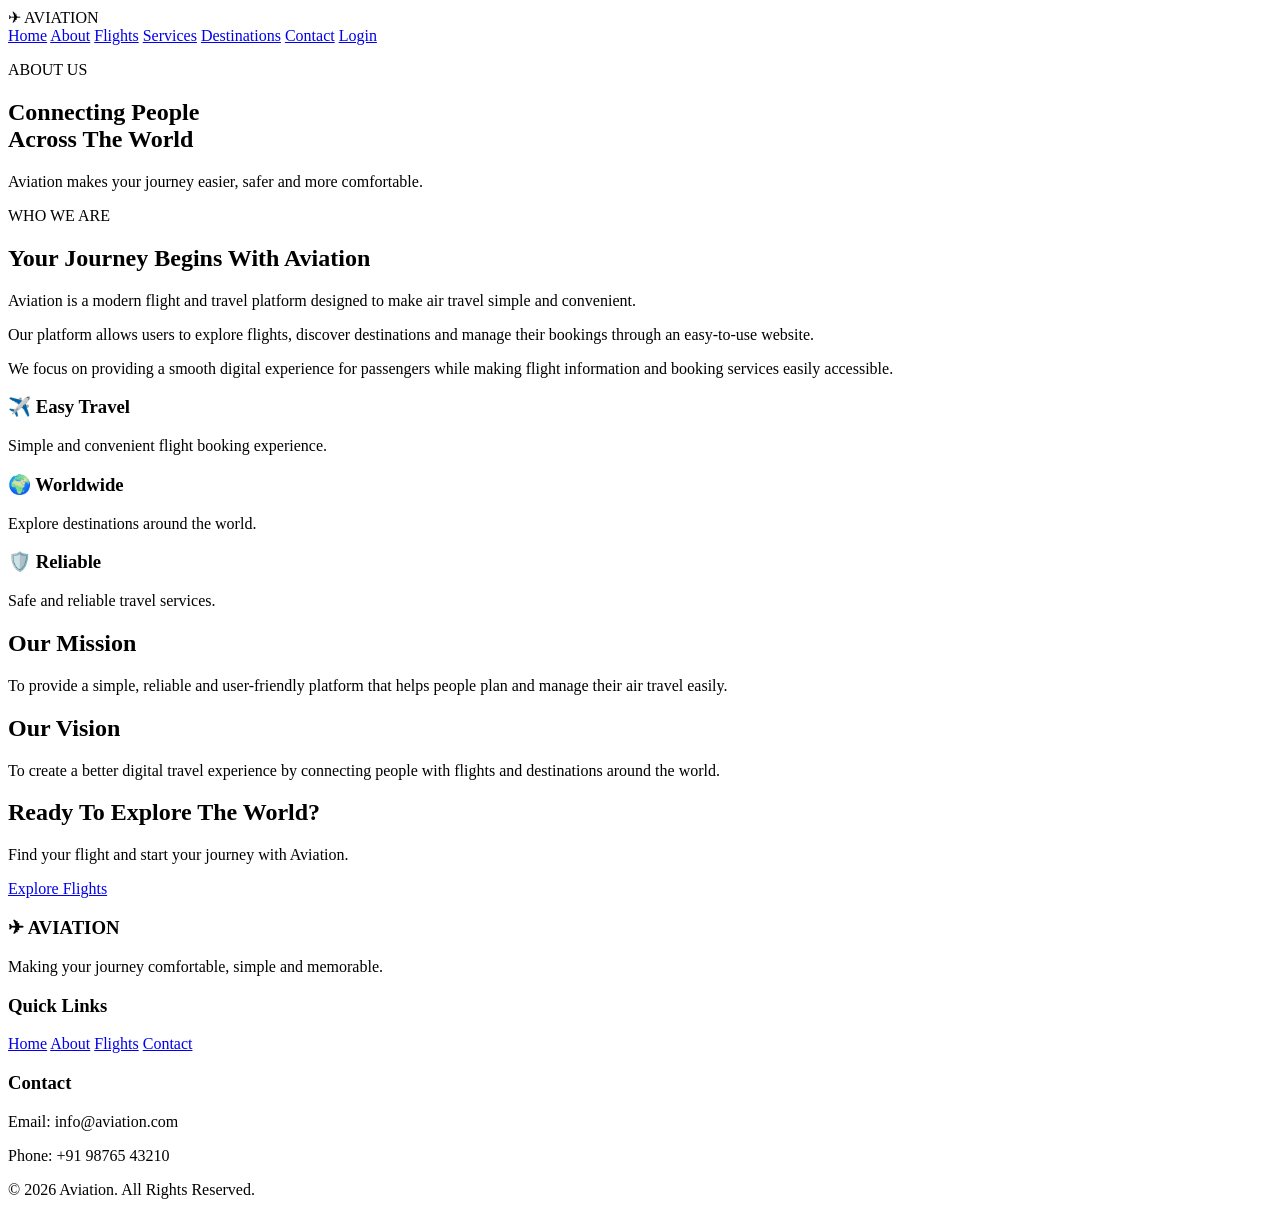
==== about.html @ 37b0e113 "Add files via upload" ====
<!DOCTYPE html>
<html lang="en">

<head>
    <meta charset="UTF-8">
    <meta name="viewport" content="width=device-width, initial-scale=1.0">

    <title>Aviation | About Us</title>

    <link rel="stylesheet" href="css/style.css">
</head>

<body>

    <!-- Navigation -->
    <header>

        <div class="logo">✈ AVIATION</div>

        <nav>
            <a href="index.html">Home</a>
            <a href="about.html">About</a>
            <a href="flights.html">Flights</a>
            <a href="services.html">Services</a>
            <a href="destinations.html">Destinations</a>
            <a href="contact.html">Contact</a>
            <a href="login.html" class="login-btn">Login</a>
        </nav>

    </header>


    <!-- About Hero -->
    <section class="about-hero">

        <div>
            <p>ABOUT US</p>

            <h1>Connecting People<br>Across The World</h1>

            <p>
                Aviation makes your journey easier, safer and more comfortable.
            </p>
        </div>

    </section>


    <!-- About Content -->
    <section class="about-section">

        <div class="about-text">

            <p class="section-label">WHO WE ARE</p>

            <h2>Your Journey Begins With Aviation</h2>

            <p>
                Aviation is a modern flight and travel platform designed
                to make air travel simple and convenient.
            </p>

            <p>
                Our platform allows users to explore flights, discover
                destinations and manage their bookings through an
                easy-to-use website.
            </p>

            <p>
                We focus on providing a smooth digital experience for
                passengers while making flight information and booking
                services easily accessible.
            </p>

        </div>


        <div class="about-box">

            <div>
                <h3>✈️ Easy Travel</h3>
                <p>
                    Simple and convenient flight booking experience.
                </p>
            </div>

            <div>
                <h3>🌍 Worldwide</h3>
                <p>
                    Explore destinations around the world.
                </p>
            </div>

            <div>
                <h3>🛡️ Reliable</h3>
                <p>
                    Safe and reliable travel services.
                </p>
            </div>

        </div>

    </section>


    <!-- Mission & Vision -->
    <section class="mission-section">

        <div class="mission-card">

            <h2>Our Mission</h2>

            <p>
                To provide a simple, reliable and user-friendly platform
                that helps people plan and manage their air travel easily.
            </p>

        </div>


        <div class="mission-card">

            <h2>Our Vision</h2>

            <p>
                To create a better digital travel experience by connecting
                people with flights and destinations around the world.
            </p>

        </div>

    </section>


    <!-- Call To Action -->
    <section class="cta">

        <h2>Ready To Explore The World?</h2>

        <p>
            Find your flight and start your journey with Aviation.
        </p>

        <a href="flights.html" class="primary-btn">
            Explore Flights
        </a>

    </section>


    <!-- Footer -->
    <footer>

        <div class="footer-content">

            <div>
                <h3>✈ AVIATION</h3>

                <p>
                    Making your journey comfortable,
                    simple and memorable.
                </p>
            </div>


            <div>
                <h3>Quick Links</h3>

                <a href="index.html">Home</a>
                <a href="about.html">About</a>
                <a href="flights.html">Flights</a>
                <a href="contact.html">Contact</a>
            </div>


            <div>
                <h3>Contact</h3>

                <p>Email: info@aviation.com</p>

                <p>Phone: +91 98765 43210</p>

            </div>

        </div>


        <div class="copyright">

            <p>
                © 2026 Aviation. All Rights Reserved.
            </p>

        </div>

    </footer>

</body>

</html>
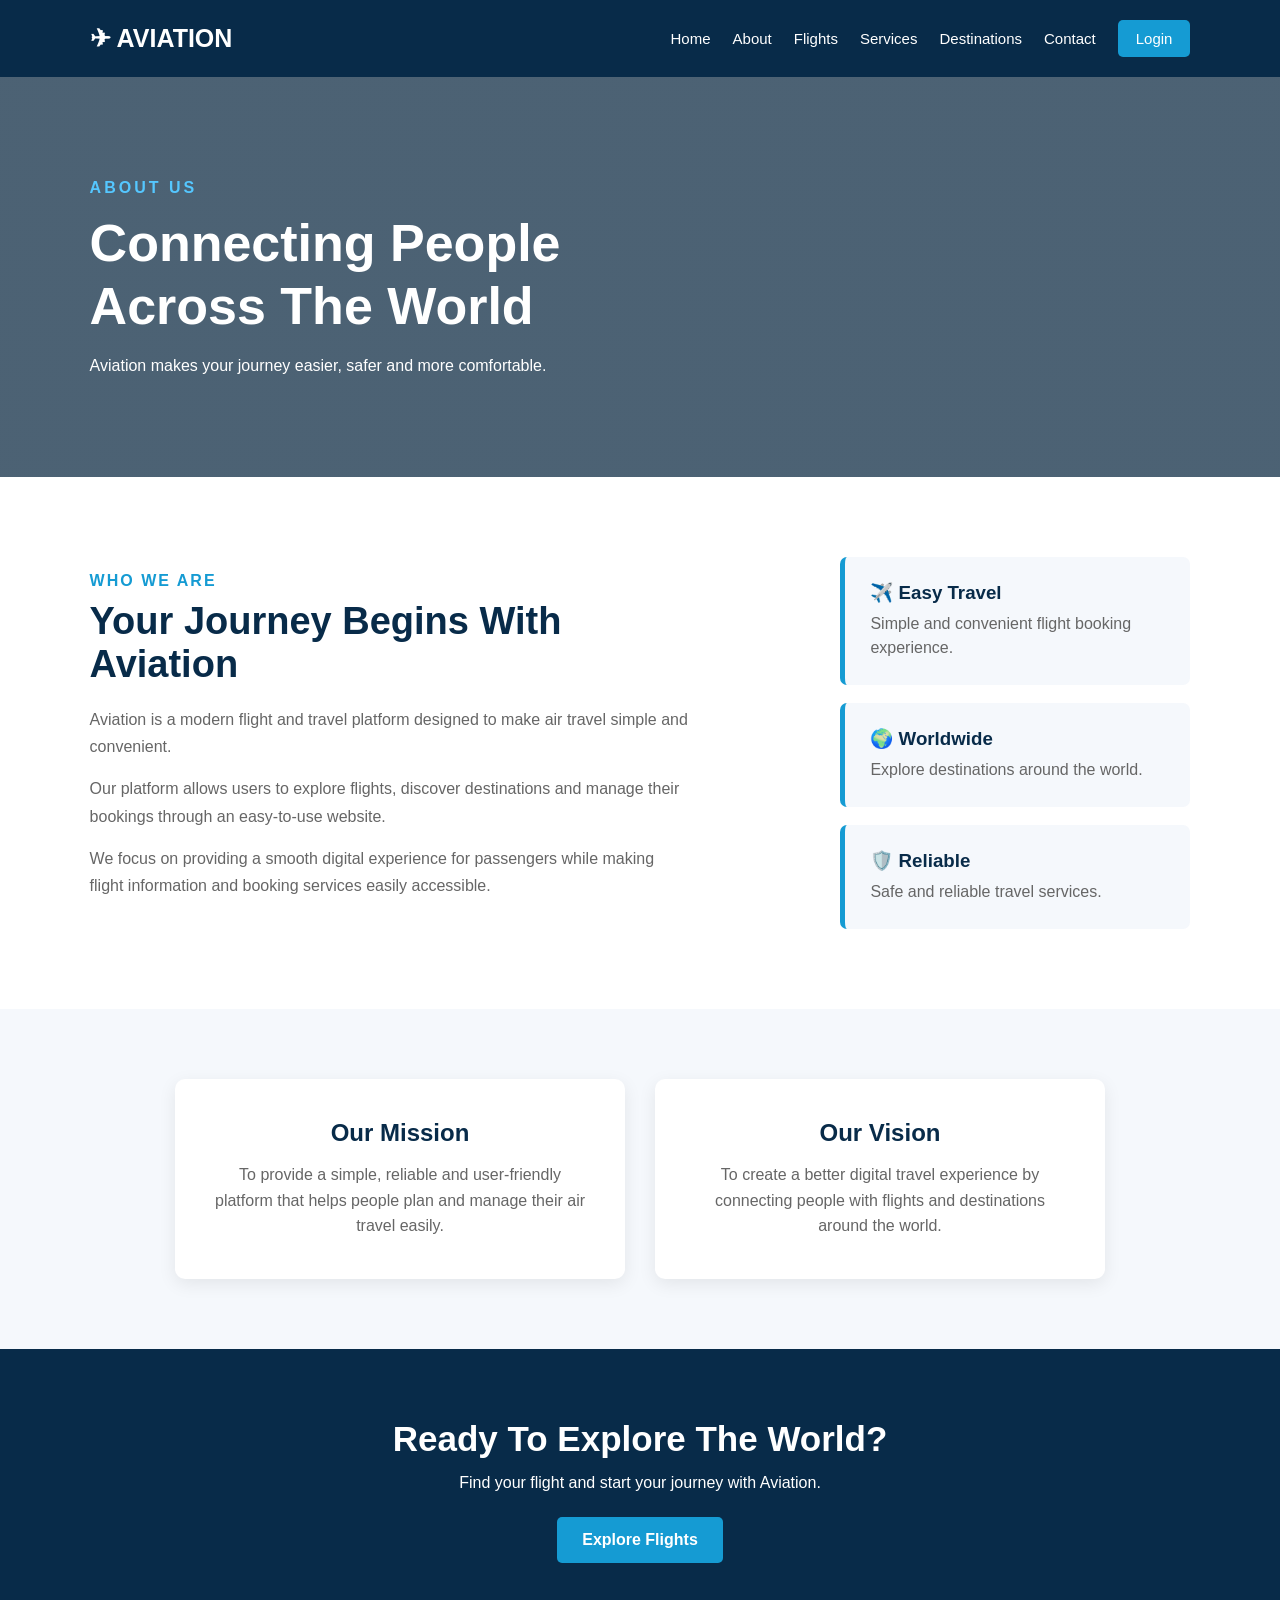
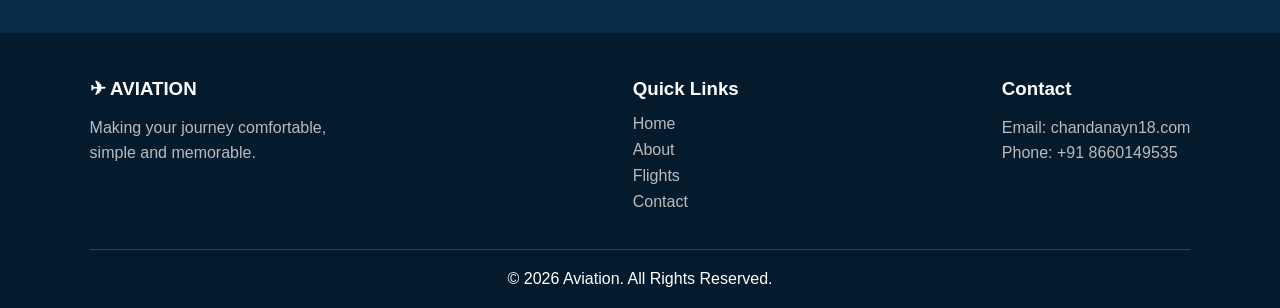
==== commit e20597eb: "Fix HTML encoding issues in about.html" ====
--- a/about.html
+++ b/about.html
@@ -176,9 +176,9 @@
             <div>
                 <h3>Contact</h3>
 
-                <p>Email: info@aviation.com</p>
-
-                <p>Phone: +91 98765 43210</p>
+                <p>Email: chandanayn18.com</p>
+
+                <p>Phone: +91 8660149535</p>
 
             </div>
 
@@ -197,4 +197,4 @@
 
 </body>
 
-</html>+</html>
--- a/css/style.css
+++ b/css/style.css
@@ -0,0 +1,1855 @@
+* {
+    margin: 0;
+    padding: 0;
+    box-sizing: border-box;
+    font-family: Arial, sans-serif;
+}
+
+body {
+    background: #f5f8fc;
+    color: #222;
+}
+
+
+/* Navigation */
+
+header {
+    background: #082b49;
+    padding: 20px 7%;
+    display: flex;
+    justify-content: space-between;
+    align-items: center;
+}
+
+.logo {
+    color: white;
+    font-size: 25px;
+    font-weight: bold;
+}
+
+nav {
+    display: flex;
+    align-items: center;
+    gap: 22px;
+}
+
+nav a {
+    color: white;
+    text-decoration: none;
+    font-size: 15px;
+}
+
+nav a:hover {
+    color: #55c7ff;
+}
+
+.login-btn {
+    background: #159bd3;
+    padding: 10px 18px;
+    border-radius: 5px;
+}
+
+
+/* Hero */
+
+.hero {
+    min-height: 580px;
+
+    background:
+        linear-gradient(rgba(4, 34, 58, 0.65),
+        rgba(4, 34, 58, 0.65)),
+        url("https://images.unsplash.com/photo-1436491865332-7a61a109cc05?auto=format&fit=crop&w=1600&q=80");
+
+    background-size: cover;
+    background-position: center;
+
+    display: flex;
+    align-items: center;
+
+    padding: 60px 7%;
+}
+
+.hero-content {
+    color: white;
+    max-width: 650px;
+}
+
+.small-title {
+    color: #55c7ff;
+    font-weight: bold;
+    letter-spacing: 3px;
+    margin-bottom: 15px;
+}
+
+.hero h1 {
+    font-size: 60px;
+    line-height: 1.1;
+    margin-bottom: 20px;
+}
+
+.hero-text {
+    font-size: 18px;
+    line-height: 1.6;
+    margin-bottom: 30px;
+}
+
+.hero-buttons {
+    display: flex;
+    gap: 15px;
+}
+
+.primary-btn,
+.secondary-btn {
+    display: inline-block;
+    padding: 14px 25px;
+    text-decoration: none;
+    border-radius: 5px;
+    font-weight: bold;
+}
+
+.primary-btn {
+    background: #159bd3;
+    color: white;
+}
+
+.secondary-btn {
+    border: 1px solid white;
+    color: white;
+}
+
+
+/* Flight Search */
+
+.search-section {
+    background: white;
+    margin: -50px auto 60px;
+    position: relative;
+
+    width: 85%;
+    padding: 30px;
+
+    border-radius: 10px;
+    box-shadow: 0 5px 25px rgba(0,0,0,0.12);
+}
+
+.search-section h2 {
+    color: #082b49;
+    margin-bottom: 20px;
+}
+
+.flight-search {
+    display: flex;
+    gap: 15px;
+    align-items: end;
+}
+
+.input-box {
+    flex: 1;
+}
+
+.input-box label {
+    display: block;
+    margin-bottom: 7px;
+    font-weight: bold;
+}
+
+.input-box input {
+    width: 100%;
+    padding: 13px;
+    border: 1px solid #ddd;
+    border-radius: 5px;
+}
+
+.flight-search button {
+    padding: 13px 22px;
+    background: #159bd3;
+    color: white;
+    border: none;
+    border-radius: 5px;
+    cursor: pointer;
+}
+
+
+/* Sections */
+
+.features,
+.destinations {
+    padding: 60px 7%;
+}
+
+.section-title {
+    text-align: center;
+    margin-bottom: 40px;
+}
+
+.section-title p {
+    color: #159bd3;
+    font-weight: bold;
+    letter-spacing: 2px;
+}
+
+.section-title h2 {
+    color: #082b49;
+    font-size: 35px;
+    margin-top: 8px;
+}
+
+
+/* Feature Cards */
+
+.feature-container {
+    display: flex;
+    justify-content: center;
+    gap: 25px;
+    flex-wrap: wrap;
+}
+
+.feature-card {
+    background: white;
+    width: 250px;
+    padding: 30px 20px;
+    text-align: center;
+    border-radius: 10px;
+
+    box-shadow: 0 5px 18px rgba(0,0,0,0.08);
+}
+
+.icon {
+    font-size: 40px;
+    margin-bottom: 15px;
+}
+
+.feature-card h3 {
+    color: #082b49;
+    margin-bottom: 12px;
+}
+
+.feature-card p {
+    color: #666;
+    line-height: 1.5;
+}
+
+
+/* Destinations */
+
+.destination-container {
+    display: flex;
+    justify-content: center;
+    gap: 25px;
+    flex-wrap: wrap;
+}
+
+.destination-card {
+    width: 300px;
+    height: 220px;
+    overflow: hidden;
+    border-radius: 10px;
+}
+
+.destination-image {
+    width: 100%;
+    height: 100%;
+
+    display: flex;
+    align-items: end;
+
+    padding: 20px;
+
+    background-size: cover;
+    background-position: center;
+}
+
+.destination-image h3 {
+    color: white;
+    font-size: 25px;
+}
+
+.india {
+    background-image:
+        linear-gradient(transparent, rgba(0,0,0,.7)),
+        url("https://images.unsplash.com/photo-1524492412937-b28074a5d7da?auto=format&fit=crop&w=800&q=80");
+}
+
+.dubai {
+    background-image:
+        linear-gradient(transparent, rgba(0,0,0,.7)),
+        url("https://images.unsplash.com/photo-1512453979798-5ea266f8880c?auto=format&fit=crop&w=800&q=80");
+}
+
+.paris {
+    background-image:
+        linear-gradient(transparent, rgba(0,0,0,.7)),
+        url("https://images.unsplash.com/photo-1502602898657-3e91760cbb34?auto=format&fit=crop&w=800&q=80");
+}
+
+
+/* CTA */
+
+.cta {
+    text-align: center;
+    background: #082b49;
+    color: white;
+    padding: 70px 20px;
+}
+
+.cta h2 {
+    font-size: 35px;
+    margin-bottom: 15px;
+}
+
+.cta p {
+    margin-bottom: 25px;
+}
+
+
+/* Footer */
+
+footer {
+    background: #041b2e;
+    color: white;
+    padding: 45px 7% 20px;
+}
+
+.footer-content {
+    display: flex;
+    justify-content: space-between;
+    gap: 40px;
+    flex-wrap: wrap;
+}
+
+.footer-content div {
+    max-width: 280px;
+}
+
+.footer-content h3 {
+    margin-bottom: 15px;
+}
+
+.footer-content p {
+    color: #bbb;
+    line-height: 1.6;
+}
+
+.footer-content a {
+    display: block;
+    color: #bbb;
+    text-decoration: none;
+    margin-bottom: 8px;
+}
+
+.copyright {
+    text-align: center;
+    border-top: 1px solid #29445a;
+    margin-top: 30px;
+    padding-top: 20px;
+}
+
+
+/* Mobile */
+
+@media (max-width: 900px) {
+
+    nav {
+        display: none;
+    }
+
+    .hero h1 {
+        font-size: 45px;
+    }
+
+    .flight-search {
+        flex-direction: column;
+        align-items: stretch;
+    }
+
+    .search-section {
+        width: 90%;
+    }
+}
+/* =========================
+   ABOUT PAGE
+========================= */
+
+.about-hero {
+    min-height: 400px;
+
+    background:
+        linear-gradient(
+            rgba(4, 34, 58, 0.70),
+            rgba(4, 34, 58, 0.70)
+        ),
+        url("https://images.unsplash.com/photo-1529070538774-1843cb3265df?auto=format&fit=crop&w=1600&q=80");
+
+    background-size: cover;
+    background-position: center;
+
+    display: flex;
+    align-items: center;
+
+    padding: 60px 7%;
+
+    color: white;
+}
+
+.about-hero p:first-child {
+    color: #55c7ff;
+    font-weight: bold;
+    letter-spacing: 3px;
+    margin-bottom: 15px;
+}
+
+.about-hero h1 {
+    font-size: 52px;
+    line-height: 1.2;
+    margin-bottom: 20px;
+}
+
+
+/* About Content */
+
+.about-section {
+    padding: 80px 7%;
+
+    display: flex;
+    align-items: center;
+    justify-content: space-between;
+
+    gap: 60px;
+
+    background: white;
+}
+
+.about-text {
+    max-width: 600px;
+}
+
+.section-label {
+    color: #159bd3;
+    font-weight: bold;
+    letter-spacing: 2px;
+    margin-bottom: 10px;
+}
+
+.about-text h2 {
+    color: #082b49;
+    font-size: 38px;
+    margin-bottom: 20px;
+}
+
+.about-text p:not(.section-label) {
+    color: #666;
+    line-height: 1.7;
+    margin-bottom: 15px;
+}
+
+
+/* About Cards */
+
+.about-box {
+    width: 350px;
+
+    display: flex;
+    flex-direction: column;
+    gap: 18px;
+}
+
+.about-box div {
+    background: #f5f8fc;
+
+    padding: 25px;
+
+    border-left: 5px solid #159bd3;
+
+    border-radius: 7px;
+}
+
+.about-box h3 {
+    color: #082b49;
+    margin-bottom: 8px;
+}
+
+.about-box p {
+    color: #666;
+    line-height: 1.5;
+}
+
+
+/* Mission */
+
+.mission-section {
+    padding: 70px 7%;
+
+    display: flex;
+    justify-content: center;
+
+    gap: 30px;
+
+    background: #f5f8fc;
+}
+
+.mission-card {
+    background: white;
+
+    max-width: 450px;
+
+    padding: 40px;
+
+    text-align: center;
+
+    border-radius: 10px;
+
+    box-shadow: 0 5px 18px rgba(0,0,0,0.08);
+}
+
+.mission-card h2 {
+    color: #082b49;
+    margin-bottom: 15px;
+}
+
+.mission-card p {
+    color: #666;
+    line-height: 1.6;
+}
+
+
+/* About Mobile */
+
+@media (max-width: 800px) {
+
+    .about-section {
+        flex-direction: column;
+    }
+
+    .about-box {
+        width: 100%;
+    }
+
+    .about-hero h1 {
+        font-size: 40px;
+    }
+
+    .mission-section {
+        flex-direction: column;
+        align-items: center;
+    }
+
+    .mission-card {
+        width: 100%;
+    }
+}
+/* =========================
+   FLIGHTS PAGE
+========================= */
+
+.flights-hero {
+    min-height: 400px;
+
+    background:
+        linear-gradient(
+            rgba(4, 34, 58, 0.70),
+            rgba(4, 34, 58, 0.70)
+        ),
+        url("https://images.unsplash.com/photo-1436491865332-7a61a109cc05?auto=format&fit=crop&w=1600&q=80");
+
+    background-size: cover;
+    background-position: center;
+
+    display: flex;
+    align-items: center;
+
+    padding: 60px 7%;
+
+    color: white;
+}
+
+.flights-hero p:first-child {
+    color: #55c7ff;
+    font-weight: bold;
+    letter-spacing: 3px;
+    margin-bottom: 15px;
+}
+
+.flights-hero h1 {
+    font-size: 50px;
+    margin-bottom: 15px;
+}
+
+
+/* Search */
+
+.flight-search-page {
+    width: 88%;
+
+    margin: -45px auto 60px;
+
+    position: relative;
+
+    background: white;
+
+    padding: 30px;
+
+    border-radius: 10px;
+
+    box-shadow: 0 5px 25px rgba(0,0,0,0.12);
+}
+
+.flight-search-page h2 {
+    color: #082b49;
+    margin-bottom: 25px;
+}
+
+.flight-search-page form {
+    display: flex;
+    gap: 15px;
+    align-items: end;
+}
+
+.search-field {
+    flex: 1;
+}
+
+.search-field label {
+    display: block;
+    font-weight: bold;
+    margin-bottom: 8px;
+}
+
+.search-field input,
+.search-field select {
+    width: 100%;
+
+    padding: 13px;
+
+    border: 1px solid #ddd;
+
+    border-radius: 5px;
+}
+
+.flight-search-page button {
+    padding: 13px 25px;
+
+    border: none;
+
+    border-radius: 5px;
+
+    background: #159bd3;
+
+    color: white;
+
+    font-weight: bold;
+
+    cursor: pointer;
+}
+
+
+/* Available Flights */
+
+.available-flights {
+    padding: 50px 7% 80px;
+}
+
+.flight-container {
+    max-width: 900px;
+
+    margin: auto;
+
+    display: flex;
+
+    flex-direction: column;
+
+    gap: 20px;
+}
+
+.flight-card {
+    background: white;
+
+    padding: 25px;
+
+    border-radius: 10px;
+
+    box-shadow: 0 5px 18px rgba(0,0,0,0.08);
+}
+
+.airline {
+    display: flex;
+
+    justify-content: space-between;
+
+    border-bottom: 1px solid #eee;
+
+    padding-bottom: 15px;
+
+    margin-bottom: 20px;
+}
+
+.airline h3 {
+    color: #082b49;
+}
+
+.airline span {
+    color: #777;
+}
+
+
+.route {
+    display: flex;
+
+    justify-content: space-between;
+
+    align-items: center;
+
+    text-align: center;
+}
+
+.route strong {
+    font-size: 28px;
+
+    color: #082b49;
+}
+
+.route p {
+    color: #777;
+
+    margin-top: 5px;
+}
+
+.flight-line {
+    color: #159bd3;
+
+    font-size: 18px;
+}
+
+
+.flight-info {
+    display: flex;
+
+    justify-content: space-between;
+
+    margin-top: 25px;
+
+    padding-top: 20px;
+
+    border-top: 1px solid #eee;
+
+    color: #666;
+}
+
+.flight-info strong {
+    color: #159bd3;
+
+    font-size: 20px;
+}
+
+
+.book-btn {
+    display: block;
+
+    text-align: center;
+
+    background: #159bd3;
+
+    color: white;
+
+    text-decoration: none;
+
+    padding: 12px;
+
+    border-radius: 5px;
+
+    margin-top: 20px;
+
+    font-weight: bold;
+}
+
+.book-btn:hover {
+    background: #0878a9;
+}
+
+
+/* Mobile */
+
+@media (max-width: 800px) {
+
+    .flight-search-page form {
+        flex-direction: column;
+
+        align-items: stretch;
+    }
+
+    .flights-hero h1 {
+        font-size: 40px;
+    }
+
+    .route {
+        gap: 10px;
+    }
+
+    .flight-line {
+        font-size: 12px;
+    }
+
+    .flight-info {
+        flex-direction: column;
+
+        gap: 10px;
+    }
+}
+/* =========================
+   SERVICES PAGE
+========================= */
+
+.services-hero {
+    min-height: 400px;
+
+    background:
+        linear-gradient(
+            rgba(4, 34, 58, 0.70),
+            rgba(4, 34, 58, 0.70)
+        ),
+        url("https://images.unsplash.com/photo-1542296332-2e4473faf563?auto=format&fit=crop&w=1600&q=80");
+
+    background-size: cover;
+    background-position: center;
+
+    display: flex;
+    align-items: center;
+
+    padding: 60px 7%;
+
+    color: white;
+}
+
+.services-hero p:first-child {
+    color: #55c7ff;
+    font-weight: bold;
+    letter-spacing: 3px;
+    margin-bottom: 15px;
+}
+
+.services-hero h1 {
+    font-size: 52px;
+    margin-bottom: 15px;
+}
+
+
+/* Services Section */
+
+.services-section {
+    padding: 80px 7%;
+    background: white;
+}
+
+.services-container {
+    display: grid;
+
+    grid-template-columns:
+        repeat(3, 1fr);
+
+    gap: 25px;
+
+    max-width: 1100px;
+
+    margin: auto;
+}
+
+
+/* Service Card */
+
+.service-card {
+    background: #f5f8fc;
+
+    padding: 35px 25px;
+
+    border-radius: 10px;
+
+    text-align: center;
+
+    transition: transform 0.3s,
+                box-shadow 0.3s;
+}
+
+.service-card:hover {
+    transform: translateY(-6px);
+
+    box-shadow:
+        0 10px 25px rgba(0,0,0,0.10);
+}
+
+.service-icon {
+    font-size: 45px;
+
+    margin-bottom: 18px;
+}
+
+.service-card h3 {
+    color: #082b49;
+
+    font-size: 21px;
+
+    margin-bottom: 12px;
+}
+
+.service-card p {
+    color: #666;
+
+    line-height: 1.6;
+
+    margin-bottom: 18px;
+}
+
+.service-card a {
+    color: #159bd3;
+
+    text-decoration: none;
+
+    font-weight: bold;
+}
+
+
+/* Benefits */
+
+.service-benefits {
+    padding: 70px 7%;
+
+    background: #f5f8fc;
+}
+
+.benefits-container {
+    max-width: 900px;
+
+    margin: auto;
+
+    display: grid;
+
+    grid-template-columns:
+        repeat(2, 1fr);
+
+    gap: 25px;
+}
+
+.benefit {
+    background: white;
+
+    padding: 25px;
+
+    display: flex;
+
+    gap: 18px;
+
+    align-items: flex-start;
+
+    border-radius: 8px;
+}
+
+.benefit > span {
+    width: 32px;
+    height: 32px;
+
+    display: flex;
+
+    align-items: center;
+    justify-content: center;
+
+    border-radius: 50%;
+
+    background: #159bd3;
+
+    color: white;
+
+    font-weight: bold;
+}
+
+.benefit h3 {
+    color: #082b49;
+
+    margin-bottom: 6px;
+}
+
+.benefit p {
+    color: #666;
+}
+
+
+/* Services Mobile */
+
+@media (max-width: 800px) {
+
+    .services-container {
+        grid-template-columns: 1fr;
+    }
+
+    .benefits-container {
+        grid-template-columns: 1fr;
+    }
+
+    .services-hero h1 {
+        font-size: 40px;
+    }
+}
+/* ================= DESTINATIONS PAGE ================= */
+
+.destinations-hero {
+    height: 400px;
+    background: linear-gradient(rgba(0,0,0,0.5), rgba(0,0,0,0.5)),
+    url("https://images.unsplash.com/photo-1436491865332-7a61a109cc05?auto=format&fit=crop&w=1600&q=80");
+    background-size: cover;
+    background-position: center;
+    display: flex;
+    align-items: center;
+    justify-content: center;
+    text-align: center;
+    color: white;
+}
+
+.destinations-hero h1 {
+    font-size: 45px;
+    margin-bottom: 15px;
+}
+
+.destinations-hero p {
+    font-size: 19px;
+}
+
+
+/* Destinations */
+
+.destinations-section {
+    padding: 70px 8%;
+    background: #f5f9fc;
+}
+
+.destinations-container {
+    display: grid;
+    grid-template-columns: repeat(3, 1fr);
+    gap: 30px;
+    margin-top: 40px;
+}
+
+.destination-card {
+    background: white;
+    border-radius: 12px;
+    overflow: hidden;
+    box-shadow: 0 5px 20px rgba(0,0,0,0.1);
+    transition: 0.3s;
+}
+
+.destination-card:hover {
+    transform: translateY(-8px);
+}
+
+.destination-card img {
+    width: 100%;
+    height: 220px;
+    object-fit: cover;
+}
+
+.destination-content {
+    padding: 22px;
+}
+
+.destination-content h3 {
+    color: #082b49;
+    font-size: 24px;
+    margin-bottom: 10px;
+}
+
+.destination-content p {
+    color: #555;
+    line-height: 1.6;
+    margin-bottom: 18px;
+}
+
+.destination-content a {
+    display: inline-block;
+    padding: 10px 18px;
+    background: #159bd3;
+    color: white;
+    text-decoration: none;
+    border-radius: 5px;
+}
+
+.destination-content a:hover {
+    background: #082b49;
+}
+
+
+/* Destination Benefits */
+
+.destination-benefits {
+    padding: 70px 8%;
+    text-align: center;
+}
+
+.benefits-container {
+    display: grid;
+    grid-template-columns: repeat(3, 1fr);
+    gap: 25px;
+    margin-top: 40px;
+}
+
+.benefit-box {
+    padding: 30px;
+    background: #f5f9fc;
+    border-radius: 10px;
+}
+
+.benefit-box h3 {
+    color: #082b49;
+    margin-bottom: 12px;
+}
+
+.benefit-box p {
+    color: #555;
+}
+
+
+/* Responsive */
+
+@media (max-width: 900px) {
+
+    .destinations-container {
+        grid-template-columns: repeat(2, 1fr);
+    }
+
+    .benefits-container {
+        grid-template-columns: 1fr;
+    }
+}
+
+@media (max-width: 600px) {
+
+    .destinations-container {
+        grid-template-columns: 1fr;
+    }
+
+    .destinations-hero h1 {
+        font-size: 32px;
+    }
+
+    .destinations-hero p {
+        font-size: 16px;
+    }
+}
+/* ================= CONTACT PAGE ================= */
+
+.contact-hero {
+    height: 350px;
+    background: linear-gradient(rgba(0,0,0,0.5), rgba(0,0,0,0.5)),
+    url("https://images.unsplash.com/photo-1529070538774-1843cb3265df?auto=format&fit=crop&w=1600&q=80");
+    background-size: cover;
+    background-position: center;
+    display: flex;
+    align-items: center;
+    justify-content: center;
+    text-align: center;
+    color: white;
+}
+
+.contact-hero h1 {
+    font-size: 45px;
+    margin-bottom: 15px;
+}
+
+.contact-hero p {
+    font-size: 18px;
+}
+
+
+/* Contact Section */
+
+.contact-section {
+    padding: 70px 8%;
+    background: #f5f9fc;
+}
+
+.contact-container {
+    display: grid;
+    grid-template-columns: 1fr 1fr;
+    gap: 50px;
+    max-width: 1100px;
+    margin: 40px auto 0;
+}
+
+
+/* Contact Information */
+
+.contact-info {
+    background: #082b49;
+    color: white;
+    padding: 35px;
+    border-radius: 12px;
+}
+
+.contact-info h2 {
+    margin-bottom: 25px;
+}
+
+.contact-box {
+    margin-bottom: 25px;
+}
+
+.contact-box h3 {
+    color: #55c7ff;
+    margin-bottom: 7px;
+}
+
+.contact-box p {
+    line-height: 1.6;
+}
+
+
+/* Contact Form */
+
+.contact-form {
+    background: white;
+    padding: 35px;
+    border-radius: 12px;
+    box-shadow: 0 5px 20px rgba(0,0,0,0.1);
+}
+
+.contact-form h2 {
+    color: #082b49;
+    margin-bottom: 25px;
+}
+
+.contact-form label {
+    display: block;
+    margin-bottom: 7px;
+    font-weight: bold;
+    color: #333;
+}
+
+.contact-form input,
+.contact-form textarea {
+    width: 100%;
+    padding: 13px;
+    margin-bottom: 18px;
+    border: 1px solid #ddd;
+    border-radius: 5px;
+    font-size: 15px;
+    box-sizing: border-box;
+}
+
+.contact-form textarea {
+    resize: vertical;
+}
+
+.contact-form input:focus,
+.contact-form textarea:focus {
+    outline: none;
+    border-color: #159bd3;
+}
+
+.contact-form button {
+    width: 100%;
+    padding: 13px;
+    border: none;
+    border-radius: 5px;
+    background: #159bd3;
+    color: white;
+    font-size: 16px;
+    cursor: pointer;
+}
+
+.contact-form button:hover {
+    background: #082b49;
+}
+
+
+/* Responsive */
+
+@media (max-width: 800px) {
+
+    .contact-container {
+        grid-template-columns: 1fr;
+    }
+
+    .contact-hero h1 {
+        font-size: 35px;
+    }
+}
+/* ================= LOGIN PAGE ================= */
+
+.login-section {
+    min-height: 650px;
+    padding: 70px 20px;
+    background: #f5f9fc;
+    display: flex;
+    justify-content: center;
+    align-items: center;
+}
+
+.login-container {
+    width: 100%;
+    max-width: 430px;
+    background: white;
+    padding: 40px;
+    border-radius: 12px;
+    box-shadow: 0 5px 25px rgba(0,0,0,0.12);
+    box-sizing: border-box;
+}
+
+.login-header {
+    text-align: center;
+    margin-bottom: 30px;
+}
+
+.login-header h1 {
+    color: #082b49;
+    margin-bottom: 10px;
+}
+
+.login-header p {
+    color: #666;
+}
+
+.login-container form > label {
+    display: block;
+    margin-bottom: 7px;
+    font-weight: bold;
+    color: #333;
+}
+
+.login-container input[type="email"],
+.login-container input[type="password"] {
+    width: 100%;
+    padding: 13px;
+    margin-bottom: 20px;
+    border: 1px solid #ddd;
+    border-radius: 5px;
+    font-size: 15px;
+    box-sizing: border-box;
+}
+
+.login-container input[type="email"]:focus,
+.login-container input[type="password"]:focus {
+    outline: none;
+    border-color: #159bd3;
+}
+
+.login-options {
+    display: flex;
+    justify-content: space-between;
+    align-items: center;
+    margin-bottom: 25px;
+    font-size: 14px;
+}
+
+.login-options label {
+    display: flex;
+    align-items: center;
+    gap: 6px;
+    color: #555;
+}
+
+.login-options input[type="checkbox"] {
+    width: auto;
+    margin: 0;
+}
+
+.login-options a {
+    color: #159bd3;
+    text-decoration: none;
+}
+
+.login-options a:hover {
+    text-decoration: underline;
+}
+
+.login-container button {
+    width: 100%;
+    padding: 13px;
+    border: none;
+    border-radius: 5px;
+    background: #159bd3;
+    color: white;
+    font-size: 16px;
+    cursor: pointer;
+}
+
+.login-container button:hover {
+    background: #082b49;
+}
+
+.register-link {
+    text-align: center;
+    margin-top: 25px;
+    color: #666;
+}
+
+.register-link p {
+    margin-bottom: 8px;
+}
+
+.register-link a {
+    color: #159bd3;
+    font-weight: bold;
+    text-decoration: none;
+}
+/* ================= REGISTER PAGE ================= */
+
+.register-section {
+    min-height: 700px;
+    padding: 60px 20px;
+    background: #f5f9fc;
+    display: flex;
+    justify-content: center;
+    align-items: center;
+}
+
+.register-container {
+    width: 100%;
+    max-width: 480px;
+    background: white;
+    padding: 40px;
+    border-radius: 12px;
+    box-shadow: 0 5px 25px rgba(0,0,0,0.12);
+    box-sizing: border-box;
+}
+
+.register-header {
+    text-align: center;
+    margin-bottom: 25px;
+}
+
+.register-header h1 {
+    color: #082b49;
+    margin-bottom: 8px;
+}
+
+.register-header p {
+    color: #666;
+}
+
+.register-container form > label {
+    display: block;
+    margin-bottom: 7px;
+    font-weight: bold;
+    color: #333;
+}
+
+.register-container input[type="text"],
+.register-container input[type="email"],
+.register-container input[type="tel"],
+.register-container input[type="password"] {
+    width: 100%;
+    padding: 13px;
+    margin-bottom: 18px;
+    border: 1px solid #ddd;
+    border-radius: 5px;
+    font-size: 15px;
+    box-sizing: border-box;
+}
+
+.register-container input:focus {
+    outline: none;
+    border-color: #159bd3;
+}
+
+.terms {
+    margin: 5px 0 22px;
+}
+
+.terms label {
+    display: flex;
+    align-items: center;
+    gap: 8px;
+    color: #555;
+    font-size: 14px;
+}
+
+.terms input {
+    width: auto;
+}
+
+.register-container button {
+    width: 100%;
+    padding: 13px;
+    border: none;
+    border-radius: 5px;
+    background: #159bd3;
+    color: white;
+    font-size: 16px;
+    cursor: pointer;
+}
+
+.register-container button:hover {
+    background: #082b49;
+}
+
+.login-link {
+    text-align: center;
+    margin-top: 25px;
+    color: #666;
+}
+
+.login-link p {
+    margin-bottom: 8px;
+}
+
+.login-link a {
+    color: #159bd3;
+    font-weight: bold;
+    text-decoration: none;
+}
+/* ================= BOOKING PAGE ================= */
+
+.booking-hero {
+    height: 350px;
+    background: linear-gradient(rgba(0,0,0,0.5), rgba(0,0,0,0.5)),
+    url("https://images.unsplash.com/photo-1436491865332-7a61a109cc05?auto=format&fit=crop&w=1600&q=80");
+    background-size: cover;
+    background-position: center;
+    display: flex;
+    align-items: center;
+    justify-content: center;
+    text-align: center;
+    color: white;
+}
+
+.booking-hero h1 {
+    font-size: 45px;
+    margin-bottom: 15px;
+}
+
+.booking-hero p {
+    font-size: 18px;
+}
+
+
+/* Booking Section */
+
+.booking-section {
+    padding: 70px 8%;
+    background: #f5f9fc;
+}
+
+.booking-container {
+    max-width: 900px;
+    margin: auto;
+    background: white;
+    padding: 40px;
+    border-radius: 12px;
+    box-shadow: 0 5px 25px rgba(0,0,0,0.1);
+}
+
+.booking-header {
+    text-align: center;
+    margin-bottom: 35px;
+}
+
+.booking-header h2 {
+    color: #082b49;
+    margin-bottom: 10px;
+}
+
+.booking-header p {
+    color: #666;
+}
+
+
+/* Form */
+
+.form-row {
+    display: grid;
+    grid-template-columns: 1fr 1fr;
+    gap: 25px;
+}
+
+.form-group {
+    margin-bottom: 22px;
+}
+
+.form-group label {
+    display: block;
+    margin-bottom: 7px;
+    font-weight: bold;
+    color: #333;
+}
+
+.form-group input,
+.form-group select,
+.form-group textarea {
+    width: 100%;
+    padding: 13px;
+    border: 1px solid #ddd;
+    border-radius: 5px;
+    font-size: 15px;
+    box-sizing: border-box;
+    font-family: inherit;
+}
+
+.form-group input:focus,
+.form-group select:focus,
+.form-group textarea:focus {
+    outline: none;
+    border-color: #159bd3;
+}
+
+.form-group textarea {
+    resize: vertical;
+}
+
+
+/* Booking Button */
+
+.booking-btn {
+    width: 100%;
+    padding: 14px;
+    border: none;
+    border-radius: 5px;
+    background: #159bd3;
+    color: white;
+    font-size: 17px;
+    cursor: pointer;
+}
+
+.booking-btn:hover {
+    background: #082b49;
+}
+
+
+/* Responsive */
+
+@media (max-width: 700px) {
+
+    .form-row {
+        grid-template-columns: 1fr;
+        gap: 0;
+    }
+
+    .booking-container {
+        padding: 25px;
+    }
+
+    .booking-hero h1 {
+        font-size: 34px;
+    }
+}
+/* ================= MY BOOKINGS PAGE ================= */
+
+.bookings-hero {
+    height: 350px;
+    background: linear-gradient(rgba(0,0,0,0.5), rgba(0,0,0,0.5)),
+    url("https://images.unsplash.com/photo-1436491865332-7a61a109cc05?auto=format&fit=crop&w=1600&q=80");
+    background-size: cover;
+    background-position: center;
+    display: flex;
+    align-items: center;
+    justify-content: center;
+    text-align: center;
+    color: white;
+}
+
+.bookings-hero h1 {
+    font-size: 45px;
+    margin-bottom: 15px;
+}
+
+.bookings-hero p {
+    font-size: 18px;
+}
+
+
+/* Bookings Section */
+
+.bookings-section {
+    padding: 70px 8%;
+    background: #f5f9fc;
+}
+
+.booking-list {
+    max-width: 950px;
+    margin: 40px auto;
+}
+
+
+/* Booking Card */
+
+.my-booking-card {
+    background: white;
+    padding: 30px;
+    margin-bottom: 30px;
+    border-radius: 12px;
+    box-shadow: 0 5px 20px rgba(0,0,0,0.1);
+}
+
+.booking-top {
+    display: flex;
+    justify-content: space-between;
+    align-items: center;
+    border-bottom: 1px solid #eee;
+    padding-bottom: 20px;
+}
+
+.booking-top h3 {
+    color: #082b49;
+    margin-bottom: 8px;
+}
+
+.booking-price {
+    font-size: 24px;
+    font-weight: bold;
+    color: #082b49;
+}
+
+
+/* Status */
+
+.booking-status,
+.completed-status {
+    display: inline-block;
+    padding: 5px 12px;
+    border-radius: 20px;
+    font-size: 13px;
+}
+
+.booking-status {
+    background: #dff6e5;
+    color: #218838;
+}
+
+.completed-status {
+    background: #e8e8e8;
+    color: #555;
+}
+
+
+/* Route */
+
+.booking-route {
+    display: flex;
+    justify-content: space-around;
+    align-items: center;
+    text-align: center;
+    padding: 30px 10px;
+}
+
+.booking-route small {
+    color: #888;
+}
+
+.booking-route h2 {
+    color: #082b49;
+    font-size: 30px;
+    margin: 5px 0;
+}
+
+.booking-route p {
+    color: #666;
+}
+
+.plane-icon {
+    font-size: 28px;
+}
+
+
+/* Details */
+
+.booking-details {
+    display: grid;
+    grid-template-columns: repeat(4, 1fr);
+    gap: 20px;
+    padding: 20px 0;
+    border-top: 1px solid #eee;
+    border-bottom: 1px solid #eee;
+}
+
+.booking-details strong {
+    color: #555;
+    font-size: 14px;
+}
+
+.booking-details p {
+    margin-top: 6px;
+    color: #082b49;
+}
+
+
+/* Buttons */
+
+.booking-actions {
+    display: flex;
+    gap: 15px;
+    margin-top: 20px;
+}
+
+.booking-actions button {
+    padding: 10px 18px;
+    border: none;
+    border-radius: 5px;
+    background: #159bd3;
+    color: white;
+    cursor: pointer;
+    font-size: 14px;
+}
+
+.booking-actions button:hover {
+    background: #082b49;
+}
+
+.booking-actions .cancel-btn {
+    background: #dc3545;
+}
+
+.booking-actions .cancel-btn:hover {
+    background: #a71d2a;
+}
+
+
+/* No Bookings */
+
+.no-bookings {
+    text-align: center;
+    padding: 50px;
+    background: white;
+    border-radius: 10px;
+}
+
+.no-bookings h2 {
+    color: #082b49;
+}
+
+.no-bookings p {
+    color: #666;
+    margin: 10px 0 20px;
+}
+
+.no-bookings a {
+    display: inline-block;
+    padding: 12px 20px;
+    background: #159bd3;
+    color: white;
+    text-decoration: none;
+    border-radius: 5px;
+}
+
+
+/* Responsive */
+
+@media (max-width: 700px) {
+
+    .booking-details {
+        grid-template-columns: repeat(2, 1fr);
+    }
+
+    .booking-top {
+        align-items: flex-start;
+    }
+
+    .booking-price {
+        font-size: 20px;
+    }
+
+    .booking-actions {
+        flex-direction: column;
+    }
+
+    .booking-actions button {
+        width: 100%;
+    }
+
+    .bookings-hero h1 {
+        font-size: 34px;
+    }
+}
